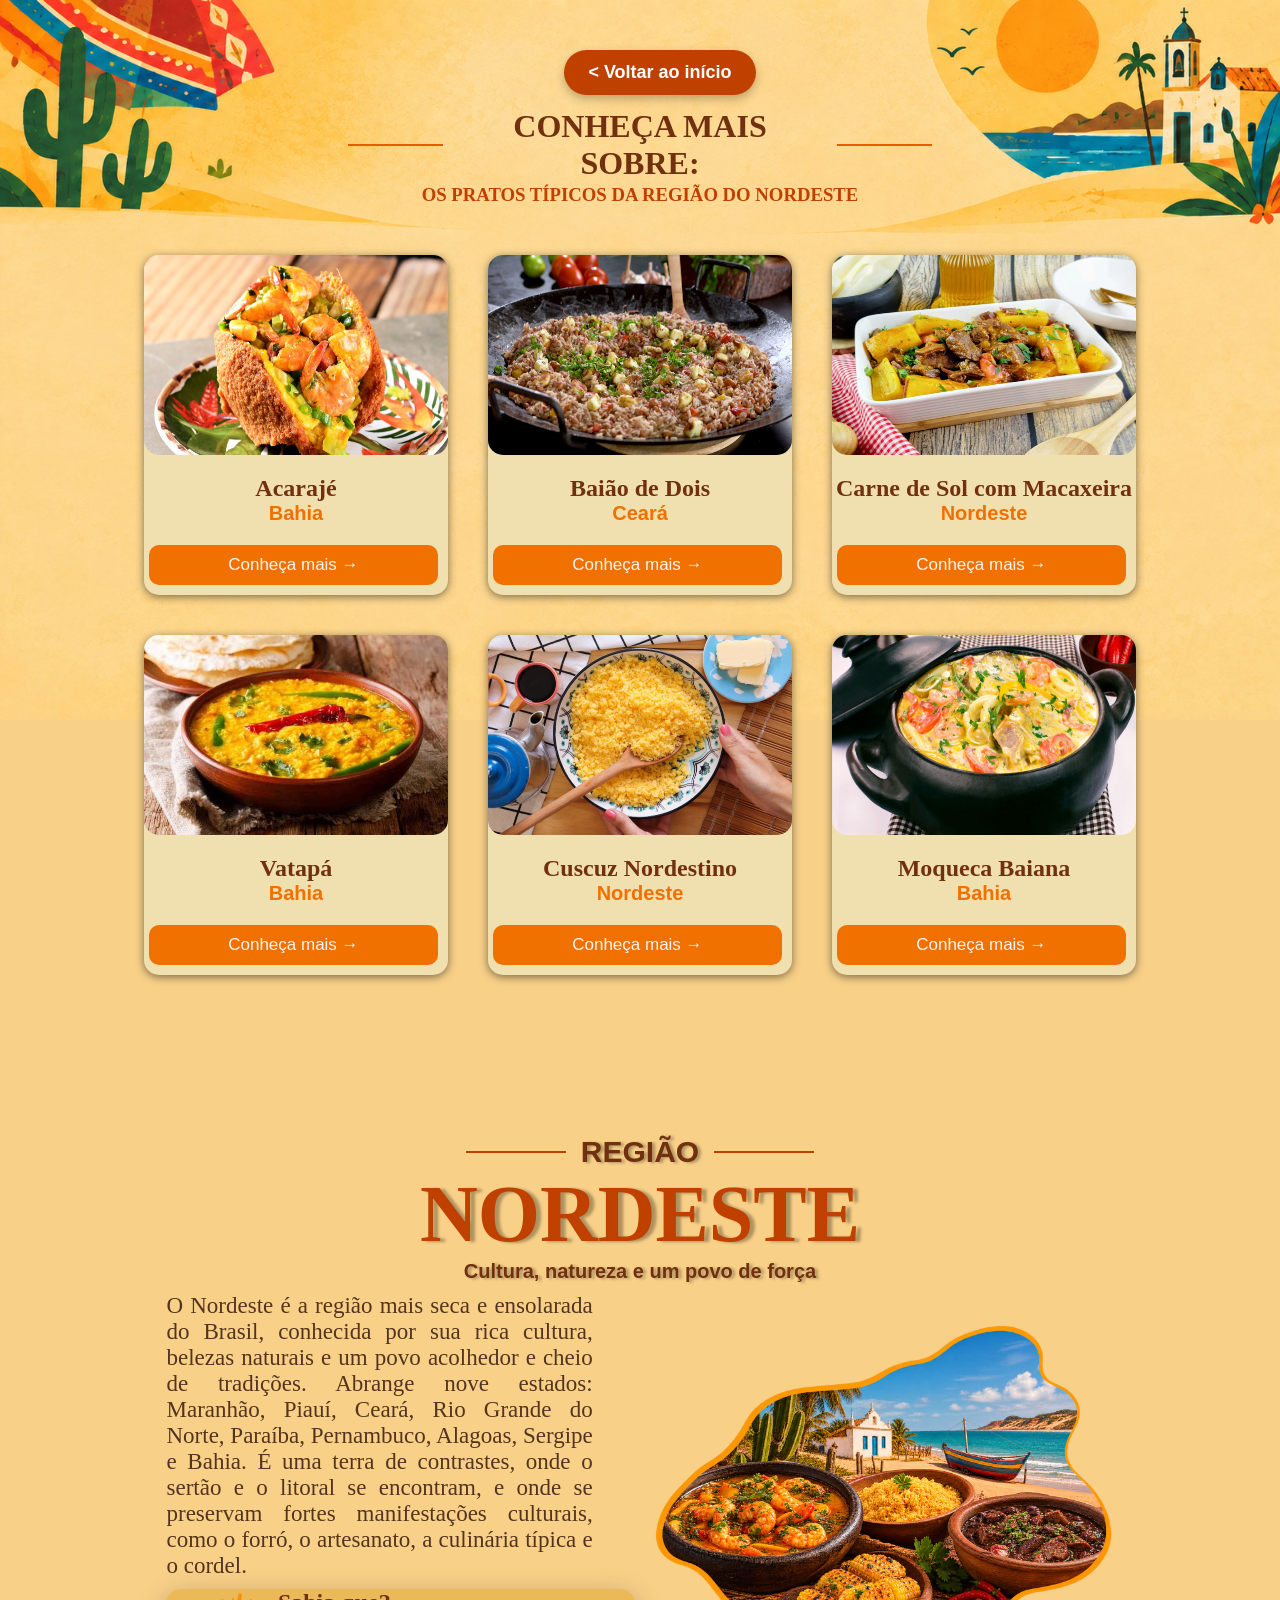
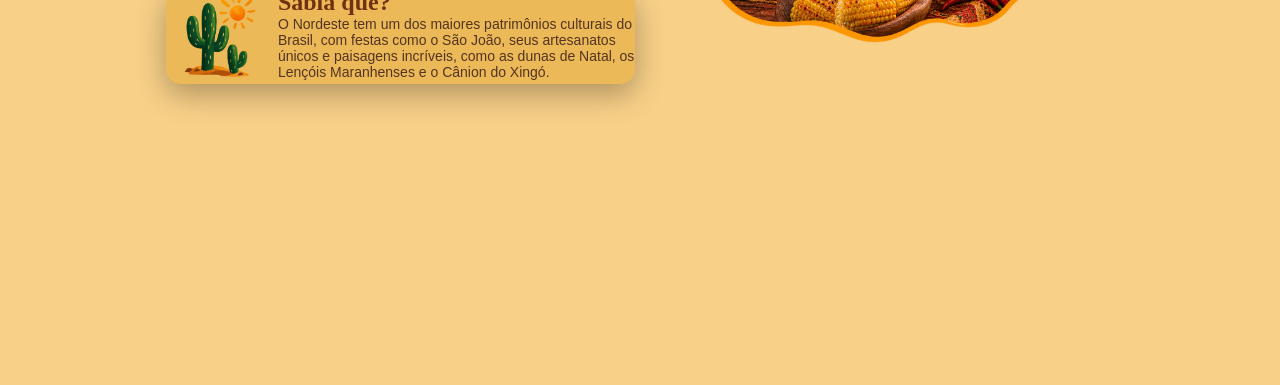
==== pratos_centro-oeste.html @ f0975b44 "feat: add Nordeste cuisine page with detailed dishes and cultural information" ====
<!DOCTYPE html>
<html lang="pt-br">

<head>
    <meta charset="UTF-8">
    <meta name="viewport" content="width=device-width, initial-scale=1.0">
    <title>Brasil em Sabores - Nordeste</title>

    <style>
        * {
            padding: 0;
            margin: 0;
            box-sizing: border-box;
        }

        :root {

            /* CORES PRINCIPAIS */
            --verde-brasil: #009C3B;
            --verde-escuro: #006B2D;
            --amarelo-brasil: #FFDF00;
            --azul-brasil: #002776;

            /* CORES DE DESTAQUE */
            --laranja: #E85D04;

            /* FUNDOS */
            --creme: #FFF3D6;
            --verde-claro: #c0e8ba;

            /* TEXTOS */
            --marrom-escuro: #533420;
            --branco: #FFFFFF;

            /* FONTES */
            --fonte-principal: "Playfair Display", serif;
            --fonte-texto: "Poppins", sans-serif;

        }

        a {
            text-decoration: none;
        }

        body {
            background-color: #F8D088;
        }

        .cardapio {
            width: 100%;
            min-height: 100vh;
            display: flex;
            justify-content: center;
            align-items: center;
            flex-direction: column;
            background-image: url(assets/fundo_nordeste.png);
            background-position: top center;
            background-repeat: no-repeat;
            background-size: contain;
        }

        .bt-voltar {
            width: auto;
            height: auto;
            padding-left: 40px;
            margin-top: 50px;
        }

        .voltar {
            display: inline-flex;
            align-items: center;
            gap: 8px;
            width: fit-content;
            height: auto;
            padding: 12px 24px;
            border: none;
            border-radius: 30px;
            font-size: 18px;
            font-family: var(--fonte-texto);
            font-weight: 600;
            color: var(--branco);
            background-color: #C04000;
            box-shadow: 0 4px 10px rgba(0, 0, 0, 0.25);
            transition: transform 0.3s ease, background-color 0.3s ease;
        }

        .voltar:hover {
            background-color: var(--laranja);
            transform: translateX(-4px);
        }

        .titulos {
            width: 80%;
            height: 150px;
            /* border: aqua solid 1px; */
            display: flex;
            justify-content: center;
            align-items: center;
            flex-direction: column;
        }

        .titulo {
            width: 60%;
            height: 100px;
            /* border: solid aqua 1px; */
            text-align: center;
            display: flex;
            align-items: center;
            justify-content: center;
            flex-direction: row;
            /* margin-bottom: 30px; */




        }

        .titulo2 {
            width: 60%;
            height: 50px;
            /* border: solid aqua 1px; */
            display: flex;
            justify-content: center;
            align-items: center;
            flex-direction: column;
            padding-bottom: 50px;
        }

        .titulo h1 {
            font-family: var(--fonte-principal);
            color: #713010;

        }

        .titulo2 h3 {
            font-family: var(--fonte-principal);
            color: #C04000;
        }

        .titulo span {
            width: 100px;
            height: 2px;
            background-color: var(--laranja);
            /* padding: 5px; */
            margin: 15px;
        }


        .card-container {
            width: 95%;
            min-height: 340px;
            display: flex;
            flex-direction: row;
            flex-wrap: wrap;
            align-items: center;
            justify-content: center;
            gap: 40px;
            margin-bottom: 10px;
            margin-top: 10px;
        }

        .cards {
            width: 25%;
            height: 340px;
            /* border: solid aqua 1px; */
            border-radius: 15px;
            background-color: #F0E0B0;
            box-shadow: 0 2px 8px rgba(0, 0, 0, 0.50);
            transition: transform 0.3s ease, box-shadow 0.3s ease;
        }

        .cards:hover {
            transform: translateY(-8px);
            box-shadow: 0 8px 20px rgba(0, 0, 0, 0.12);
            box-shadow: 0 6px 8px rgba(0, 0, 0, 0.50);
        }

        .cards figure {
            width: 100%;
            height: 200px;
            /* border: solid aqua 1px; */
            border-radius: 15px;
            overflow: hidden;
        }

        .cards figure img {
            width: 100%;
            height: 100%;

        }

        .cards h2 {
            font-family: var(--fonte-principal);
            color: #713010;
            padding-top: 20px;
            text-align: center;

        }

        .cards h3 {
            font-family: var(--fonte-texto);
            color: #F07000;
            font-size: 20px;
            text-align: center;
        }


        .cards button {
            margin-left: 5px;
            background-color: #F07000;
            width: 95%;
            border-radius: 10px;
            height: 40px;
            margin-top: 20px;
            border: none;
            color: whitesmoke;
            transition: transform 0.3s ease;
            cursor: pointer;
            font-family: var(--fonte-texto);
            font-size: 17px;



        }

        .cards button:hover {
            transform: scale(0.97);

        }

        .modal {
            display: none;
            position: fixed;
            top: 0;
            left: 0;

            width: 100%;
            height: 100%;

            background-color: rgba(0, 0, 0, 0.6);

            justify-content: center;
            align-items: center;

            z-index: 1000;
        }

        .modal-conteudo {
            background-color: rgb(240, 194, 108);

            width: 600px;
            max-width: 80%;

            padding: 40px;

            border-radius: 20px;

            position: relative;

            box-shadow: 0 10px 30px rgba(0, 0, 0, 0.3);
        }

        .modal-conteudo h2 {
            color: var(--marrom-escuro);
            font-family: var(--fonte-principal)
        }

        .modal-conteudo p {
            color: #713010;
            line-height: 1.6;
            font-family: var(--fonte-texto);
        }

        .fechar {
            position: absolute;

            top: 15px;
            right: 20px;

            border: none;
            background: none;

            font-size: 30px;

            cursor: pointer;

            color: #4B2E2B;
        }

        .sobre {
            width: 100%;
            min-height: 100vh;
            display: flex;
            flex-direction: column;
            align-items: center;
            margin-top: 100px;
        }

        .titulo-sobre {
            width: 40%;
            height: 5%;
            display: flex;
            justify-content: center;
            align-items: center;
            flex-direction: row;
            margin-top: 50px;
        }

        .titulo-sobre h3 {
            font-family: var(--fonte-texto);
            color: #713010;
            font-size: 30px;
            text-shadow: 3px 1px 3px rgba(0, 0, 0, 0.3);
        }

        .titulo-sobre span {
            width: 100px;
            height: 2px;
            background-color: #C04000;
            margin: 15px;
        }

        .titulo-sobre2 {
            width: 40%;
            height: 15%;
            display: flex;
            justify-content: center;
            align-items: center;
            flex-direction: column;
        }

        .titulo-sobre2 h1 {
            font-family: var(--fonte-principal);
            color: #C04000;
            font-size: 80px;
            text-shadow: 5px 1px 3px rgba(0, 0, 0, 0.3);
        }

        .titulo-sobre2 h4 {
            font-family: var(--fonte-texto);
            color: #713010;
            font-size: 20px;
            text-shadow: 3px 1px 3px rgba(0, 0, 0, 0.3);
        }

        .sobre-linha {
            display: flex;
            align-items: center;
            justify-content: center;
            gap: 40px;
            width: 90%;
            margin-top: 10px;
        }

        .sobre-conteudo-wrapper {
            display: flex;
            flex-direction: column;
            width: 37%;
        }

        .conteudo-sobre {
            width: 100%;
            margin-top: 0;
        }

        .conteudo-sobre p {
            font-size: 23px;
            font-family: var(--fonte-principal);
            color: var(--marrom-escuro);
            text-align: justify;
        }

        .box-sobre {
            width: 110%;
            height: 25%;
            margin-top: 10px;
            background-color: rgb(236, 185, 89);
            border-radius: 15px;
            display: flex;
            flex-wrap: nowrap;
            box-shadow: 0 10px 30px rgba(0, 0, 0, 0.3);
        }

        .box-sobre-ft {
            width: 79%;
            height: 100%;
        }

        .box-sobre-ft figure {
            width: 100%;
            height: 100%;
        }

        .box-sobre-ft figure img {
            width: 100%;
            height: 100%;
        }

        .box-sobre-texto h2 {
            font-family: var(--fonte-principal);
            color: #713010;
            /* padding-top: 10px; */
            padding-left: 10px;
        }

        .box-sobre-texto p {
            font-family: var(--fonte-texto);
            color: var(--marrom-escuro);
            font-size: 14px;
            padding-left: 10px;
        }

        .img-sobre {
            width: 40%;
            margin-left: 20px;
        }

        .img-sobre figure {
            width: 100%;
        }

        .img-sobre figure img {
            width: 100%;
            height: auto;
            display: block;
        }
    </style>
</head>

<body>

    <div class="cardapio">
        <div class="bt-voltar">
            <a href="index.html" class="voltar">
                < Voltar ao início </a>

        </div>
        <div class="titulos">


            <div class="titulo">
                <span></span>
                <h1>CONHEÇA MAIS SOBRE:</h1>
                <span></span>
            </div>
            <div class="titulo2">

                <h3>OS PRATOS TÍPICOS DA REGIÃO DO <span class="verde"></span> NORDESTE</h3>
            </div>
        </div>
        <div class="card-container">
            <div class="cards">
                <figure><img src="assets/acaraje.jpg" alt=""></figure>
                <h2>Acarajé</h2>
                <h3>Bahia</h3>
                <button onclick="abrirModal('modalTacaca1')">Conheça mais →</button>
            </div>
            <div class="modal" id="modalTacaca1">
                <div class="modal-conteudo">
                    <button class="fechar" onclick="fecharModal('modalTacaca1')">x</button>
                    <h2>Acarajé</h2>
                    <p>O acarajé é um bolinho feito de feijão-fradinho e frito no azeite de dendê. Sua história está ligada à África Ocidental e à população africana escravizada que trouxe seus conhecimentos culinários para o Brasil. Além de alimento, possui importância religiosa no candomblé. O Ofício das Baianas de Acarajé foi reconhecido pelo Iphan como Patrimônio Cultural do Brasil em 2005.</p>
                </div>
            </div>

            <div class="cards">
                <figure><img src="assets/Baião de Dois.jpg" alt=""></figure>
                <h2>Baião de Dois</h2>
                <h3>Ceará</h3>
                <button onclick="abrirModal('modalPato')">Conheça mais →</button>
            </div>
            <div class="modal" id="modalPato">
                <div class="modal-conteudo">
                    <button class="fechar" onclick="fecharModal('modalPato')">x</button>
                    <h2>Baião de Dois</h2>
                    <p>O baião de dois combina principalmente arroz e feijão, podendo levar carne-seca, queijo coalho e manteiga de garrafa. Tornou-se símbolo da cozinha sertaneja e representa uma alimentação baseada em ingredientes acessíveis e resistentes às condições do interior nordestino.</p>
                </div>
            </div>

            <div class="cards">
                <figure><img src="assets/Carne de Sol com Macaxeira.webp" alt=""></figure>
                <h2>Carne de Sol com Macaxeira</h2>
                <h3>Nordeste</h3>
                <button onclick="abrirModal('modalTacaca2')">Conheça mais →</button>
            </div>
            <div class="modal" id="modalTacaca2">
                <div class="modal-conteudo">
                    <button class="fechar" onclick="fecharModal('modalTacaca2')">x</button>
                    <h2>Carne de Sol com Macaxeira</h2>
                    <p>A carne de sol surgiu como uma forma tradicional de conservar a carne por meio do sal e da secagem. A técnica era especialmente importante em regiões onde a conservação da carne fresca era difícil. Servida com macaxeira, tornou-se um dos pratos mais conhecidos da culinária sertaneja.</p>
                </div>
            </div>

            <div class="cards">
                <figure><img src="assets/Vatapá.jpg" alt=""></figure>
                <h2>Vatapá</h2>
                <h3>Bahia</h3>
                <button onclick="abrirModal('modalTacaca3')">Conheça mais →</button>
            </div>
            <div class="modal" id="modalTacaca3">
                <div class="modal-conteudo">
                    <button class="fechar" onclick="fecharModal('modalTacaca3')">x</button>
                    <h2>Vatapá</h2>
                    <p>O vatapá é um creme preparado tradicionalmente com ingredientes como pão ou farinha, camarão, leite de coco, amendoim, castanha e azeite de dendê. Sua história está relacionada principalmente às influências africanas na culinária baiana, combinadas a ingredientes disponíveis no Brasil.
                    </p>
                </div>
            </div>

            <div class="cards">
                <figure><img src="assets/Cuscuz Nordestino.jpg" alt=""></figure>
                <h2>Cuscuz Nordestino</h2>
                <h3>Nordeste</h3>
                <button onclick="abrirModal('modalTacaca4')">Conheça mais →</button>
            </div>
            <div class="modal" id="modalTacaca4">
                <div class="modal-conteudo">
                    <button class="fechar" onclick="fecharModal('modalTacaca4')">x</button>
                    <h2>Cuscuz Nordestino</h2>
                    <p>Feito principalmente com milho, o cuscuz tornou-se um alimento fundamental em muitas partes do Nordeste. Sua preparação e consumo fazem parte da alimentação cotidiana e das tradições familiares. É um exemplo de como o milho ganhou diferentes formas de preparo dentro da culinária brasileira.</p>
                </div>
            </div>

            <div class="cards">
                <figure><img src="assets/Moqueca Baiana.jpg" alt=""></figure>
                <h2>Moqueca Baiana</h2>
                <h3>Bahia</h3>
                <button onclick="abrirModal('modalTacaca5')">Conheça mais →</button>
            </div>
            <div class="modal" id="modalTacaca5">
                <div class="modal-conteudo">
                    <button class="fechar" onclick="fecharModal('modalTacaca5')">x</button>
                    <h2>Moqueca Baiana</h2>
                    <p>A moqueca baiana combina peixes ou frutos do mar, leite de coco, azeite de dendê e temperos. Sua formação resulta do encontro de diferentes tradições culinárias, principalmente indígenas, africanas e portuguesas. É uma das preparações mais representativas da cozinha do litoral baiano.</p>
                </div>
            </div>
        </div>
    </div>

    <div class="sobre">
        <div class="titulo-sobre">
            <span></span>
            <h3>REGIÃO</h3>
            <span></span>
        </div>
        <div class="titulo-sobre2">
            <h1>NORDESTE</h1>
            <h4>Cultura, natureza e um povo de força</h4>
        </div>

        <div class="sobre-linha">
            <div class="sobre-conteudo-wrapper">
                <div class="conteudo-sobre">
                    <p>
                        O Nordeste é a região mais seca e ensolarada do Brasil, conhecida por sua rica cultura, belezas naturais e um povo acolhedor e cheio de tradições. Abrange nove estados: Maranhão, Piauí, Ceará, Rio Grande do Norte, Paraíba, Pernambuco, Alagoas, Sergipe e Bahia. É uma terra de contrastes, onde o sertão e o litoral se encontram, e onde se preservam fortes manifestações culturais, como o forró, o artesanato, a culinária típica e o cordel.

                    </p>
                </div>

                <div class="box-sobre">
                    <div class="box-sobre-ft">
                        <figure>
                            <img src="assets/img-box-sobre-nordeste.png" alt="">
                        </figure>
                    </div>
                    <div class="box-sobre-texto">
                        <h2>Sabia que?</h2>
                        <p>O Nordeste tem um dos maiores patrimônios culturais do Brasil, com festas como o São João, seus artesanatos únicos e paisagens incríveis, como as dunas de Natal, os Lençóis Maranhenses e o Cânion do Xingó.</p>
                    </div>
                </div>
            </div>

            <div class="img-sobre">
                <figure>
                    <img src="assets/img-sobre-nordeste.png" alt="">
                </figure>
            </div>
        </div>
    </div>


    </div>

    <footer>

    </footer>

    <script src="script.js"></script>
</body>

</html>
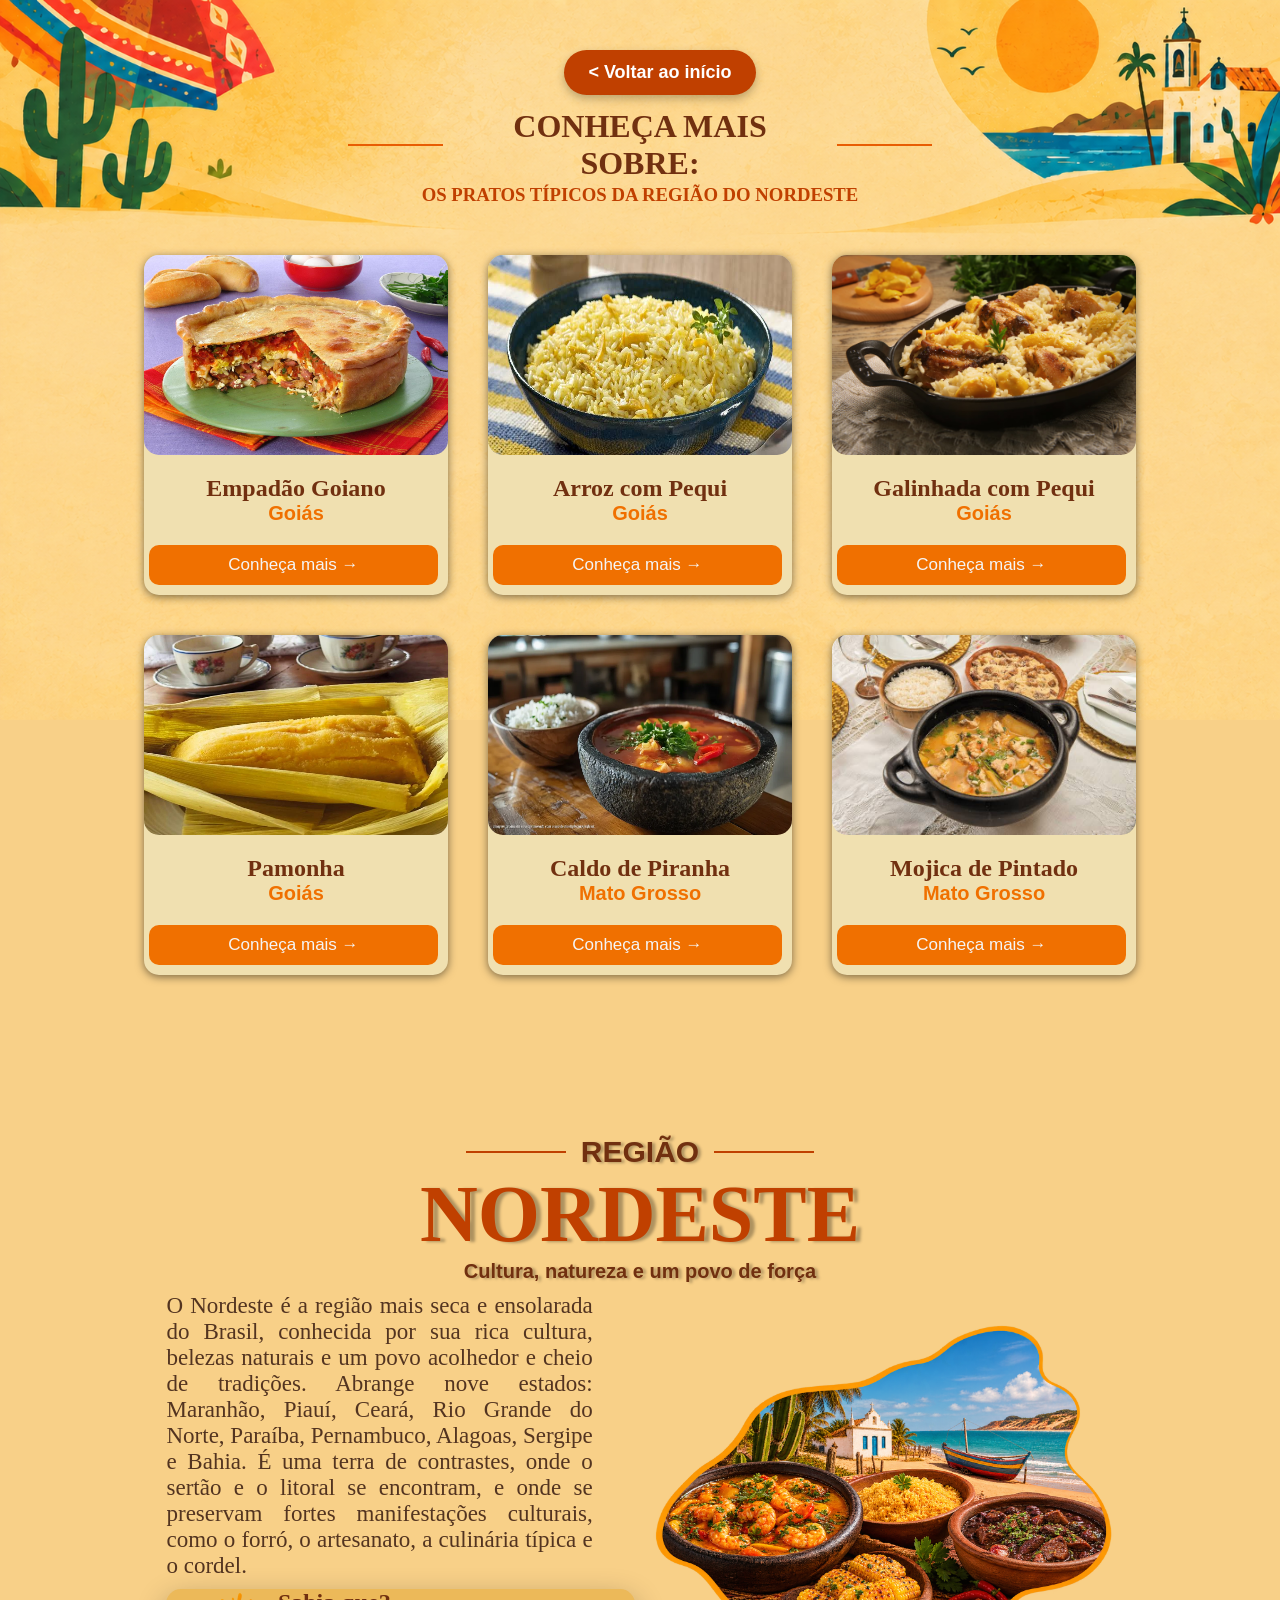
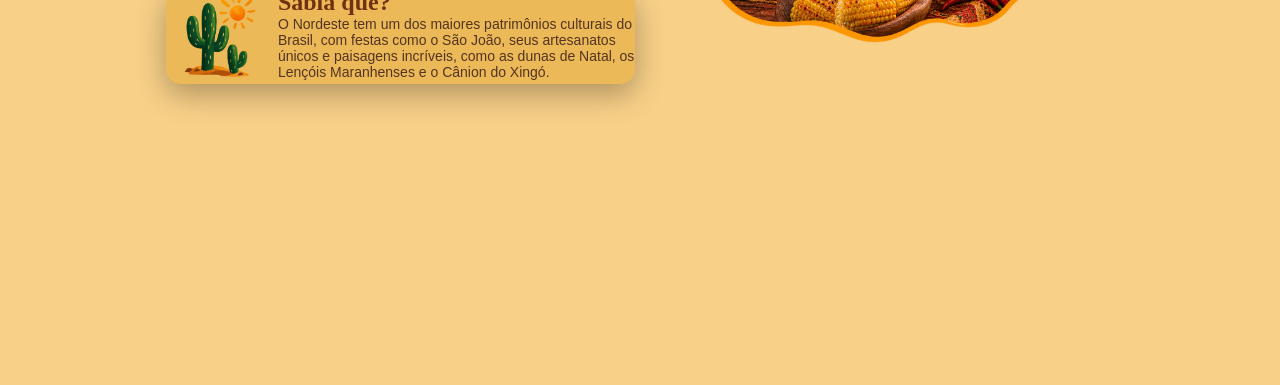
==== commit 164fd65d: "Refactor code structure for improved readability and maintainability" ====
--- a/pratos_centro-oeste.html
+++ b/pratos_centro-oeste.html
@@ -450,87 +450,87 @@
         </div>
         <div class="card-container">
             <div class="cards">
-                <figure><img src="assets/acaraje.jpg" alt=""></figure>
-                <h2>Acarajé</h2>
-                <h3>Bahia</h3>
+                <figure><img src="assets/Empadão Goiano.jpg" alt=""></figure>
+                <h2>Empadão Goiano</h2>
+                <h3>Goiás</h3>
                 <button onclick="abrirModal('modalTacaca1')">Conheça mais →</button>
             </div>
             <div class="modal" id="modalTacaca1">
                 <div class="modal-conteudo">
                     <button class="fechar" onclick="fecharModal('modalTacaca1')">x</button>
-                    <h2>Acarajé</h2>
-                    <p>O acarajé é um bolinho feito de feijão-fradinho e frito no azeite de dendê. Sua história está ligada à África Ocidental e à população africana escravizada que trouxe seus conhecimentos culinários para o Brasil. Além de alimento, possui importância religiosa no candomblé. O Ofício das Baianas de Acarajé foi reconhecido pelo Iphan como Patrimônio Cultural do Brasil em 2005.</p>
+                    <h2>Empadão Goiano</h2>
+                    <p>O empadão goiano é uma grande torta recheada com ingredientes como frango, linguiça, queijo, azeitona e guariroba. Tornou-se um dos símbolos da culinária goiana e possui forte presença nas cidades históricas do estado.</p>
                 </div>
             </div>
 
             <div class="cards">
-                <figure><img src="assets/Baião de Dois.jpg" alt=""></figure>
-                <h2>Baião de Dois</h2>
-                <h3>Ceará</h3>
+                <figure><img src="assets/Arroz com Pequi.jpg" alt=""></figure>
+                <h2>Arroz com Pequi</h2>
+                <h3>Goiás</h3>
                 <button onclick="abrirModal('modalPato')">Conheça mais →</button>
             </div>
             <div class="modal" id="modalPato">
                 <div class="modal-conteudo">
                     <button class="fechar" onclick="fecharModal('modalPato')">x</button>
-                    <h2>Baião de Dois</h2>
-                    <p>O baião de dois combina principalmente arroz e feijão, podendo levar carne-seca, queijo coalho e manteiga de garrafa. Tornou-se símbolo da cozinha sertaneja e representa uma alimentação baseada em ingredientes acessíveis e resistentes às condições do interior nordestino.</p>
+                    <h2>Arroz com Pequi</h2>
+                    <p>O pequi é um fruto característico do Cerrado e possui grande importância cultural para Goiás. Seu sabor marcante tornou o arroz com pequi uma das preparações mais conhecidas do estado. O prato representa a relação entre a culinária goiana e os produtos encontrados no bioma.</p>
                 </div>
             </div>
 
             <div class="cards">
-                <figure><img src="assets/Carne de Sol com Macaxeira.webp" alt=""></figure>
-                <h2>Carne de Sol com Macaxeira</h2>
-                <h3>Nordeste</h3>
+                <figure><img src="assets/Galinhada com Pequi.avif" alt=""></figure>
+                <h2>Galinhada com Pequi</h2>
+                <h3>Goiás</h3>
                 <button onclick="abrirModal('modalTacaca2')">Conheça mais →</button>
             </div>
             <div class="modal" id="modalTacaca2">
                 <div class="modal-conteudo">
                     <button class="fechar" onclick="fecharModal('modalTacaca2')">x</button>
-                    <h2>Carne de Sol com Macaxeira</h2>
-                    <p>A carne de sol surgiu como uma forma tradicional de conservar a carne por meio do sal e da secagem. A técnica era especialmente importante em regiões onde a conservação da carne fresca era difícil. Servida com macaxeira, tornou-se um dos pratos mais conhecidos da culinária sertaneja.</p>
+                    <h2>Galinhada com Pequi</h2>
+                    <p>A galinhada já é uma preparação tradicional baseada em arroz e frango. Em Goiás, o prato ganhou uma identidade própria com a adição do pequi. Essa combinação tornou-se uma representação da culinária rural e dos ingredientes do Cerrado.</p>
                 </div>
             </div>
 
             <div class="cards">
-                <figure><img src="assets/Vatapá.jpg" alt=""></figure>
-                <h2>Vatapá</h2>
-                <h3>Bahia</h3>
+                <figure><img src="assets/Pamonha.jpg" alt=""></figure>
+                <h2>Pamonha</h2>
+                <h3>Goiás</h3>
                 <button onclick="abrirModal('modalTacaca3')">Conheça mais →</button>
             </div>
             <div class="modal" id="modalTacaca3">
                 <div class="modal-conteudo">
                     <button class="fechar" onclick="fecharModal('modalTacaca3')">x</button>
-                    <h2>Vatapá</h2>
-                    <p>O vatapá é um creme preparado tradicionalmente com ingredientes como pão ou farinha, camarão, leite de coco, amendoim, castanha e azeite de dendê. Sua história está relacionada principalmente às influências africanas na culinária baiana, combinadas a ingredientes disponíveis no Brasil.
+                    <h2>Pamonha</h2>
+                    <p>A pamonha é feita principalmente com milho verde, preparado e cozido geralmente dentro da própria palha. Sua origem está relacionada a conhecimentos indígenas, e a receita ganhou grande importância na cultura rural de Goiás. O próprio nome é associado ao tupi pamunã.
                     </p>
                 </div>
             </div>
 
             <div class="cards">
-                <figure><img src="assets/Cuscuz Nordestino.jpg" alt=""></figure>
-                <h2>Cuscuz Nordestino</h2>
-                <h3>Nordeste</h3>
+                <figure><img src="assets/Caldo de Piranha.webp" alt=""></figure>
+                <h2>Caldo de Piranha</h2>
+                <h3>Mato Grosso</h3>
                 <button onclick="abrirModal('modalTacaca4')">Conheça mais →</button>
             </div>
             <div class="modal" id="modalTacaca4">
                 <div class="modal-conteudo">
                     <button class="fechar" onclick="fecharModal('modalTacaca4')">x</button>
-                    <h2>Cuscuz Nordestino</h2>
-                    <p>Feito principalmente com milho, o cuscuz tornou-se um alimento fundamental em muitas partes do Nordeste. Sua preparação e consumo fazem parte da alimentação cotidiana e das tradições familiares. É um exemplo de como o milho ganhou diferentes formas de preparo dentro da culinária brasileira.</p>
+                    <h2>Caldo de Piranha</h2>
+                    <p>Preparado com piranha e outros temperos, o caldo está ligado à forte presença dos rios e do Pantanal na alimentação regional. O consumo de peixes de água doce é uma característica marcante da culinária do Centro-Oeste.</p>
                 </div>
             </div>
 
             <div class="cards">
-                <figure><img src="assets/Moqueca Baiana.jpg" alt=""></figure>
-                <h2>Moqueca Baiana</h2>
-                <h3>Bahia</h3>
+                <figure><img src="assets/Mojica de Pintado.jpg" alt=""></figure>
+                <h2>Mojica de Pintado</h2>
+                <h3>Mato Grosso</h3>
                 <button onclick="abrirModal('modalTacaca5')">Conheça mais →</button>
             </div>
             <div class="modal" id="modalTacaca5">
                 <div class="modal-conteudo">
                     <button class="fechar" onclick="fecharModal('modalTacaca5')">x</button>
-                    <h2>Moqueca Baiana</h2>
-                    <p>A moqueca baiana combina peixes ou frutos do mar, leite de coco, azeite de dendê e temperos. Sua formação resulta do encontro de diferentes tradições culinárias, principalmente indígenas, africanas e portuguesas. É uma das preparações mais representativas da cozinha do litoral baiano.</p>
+                    <h2>Mojica de Pintado</h2>
+                    <p>A mojica é um ensopado preparado com pintado, mandioca e temperos. O prato representa bem a relação entre os peixes dos rios e a mandioca, dois elementos muito importantes na alimentação tradicional do Centro-Oeste.</p>
                 </div>
             </div>
         </div>
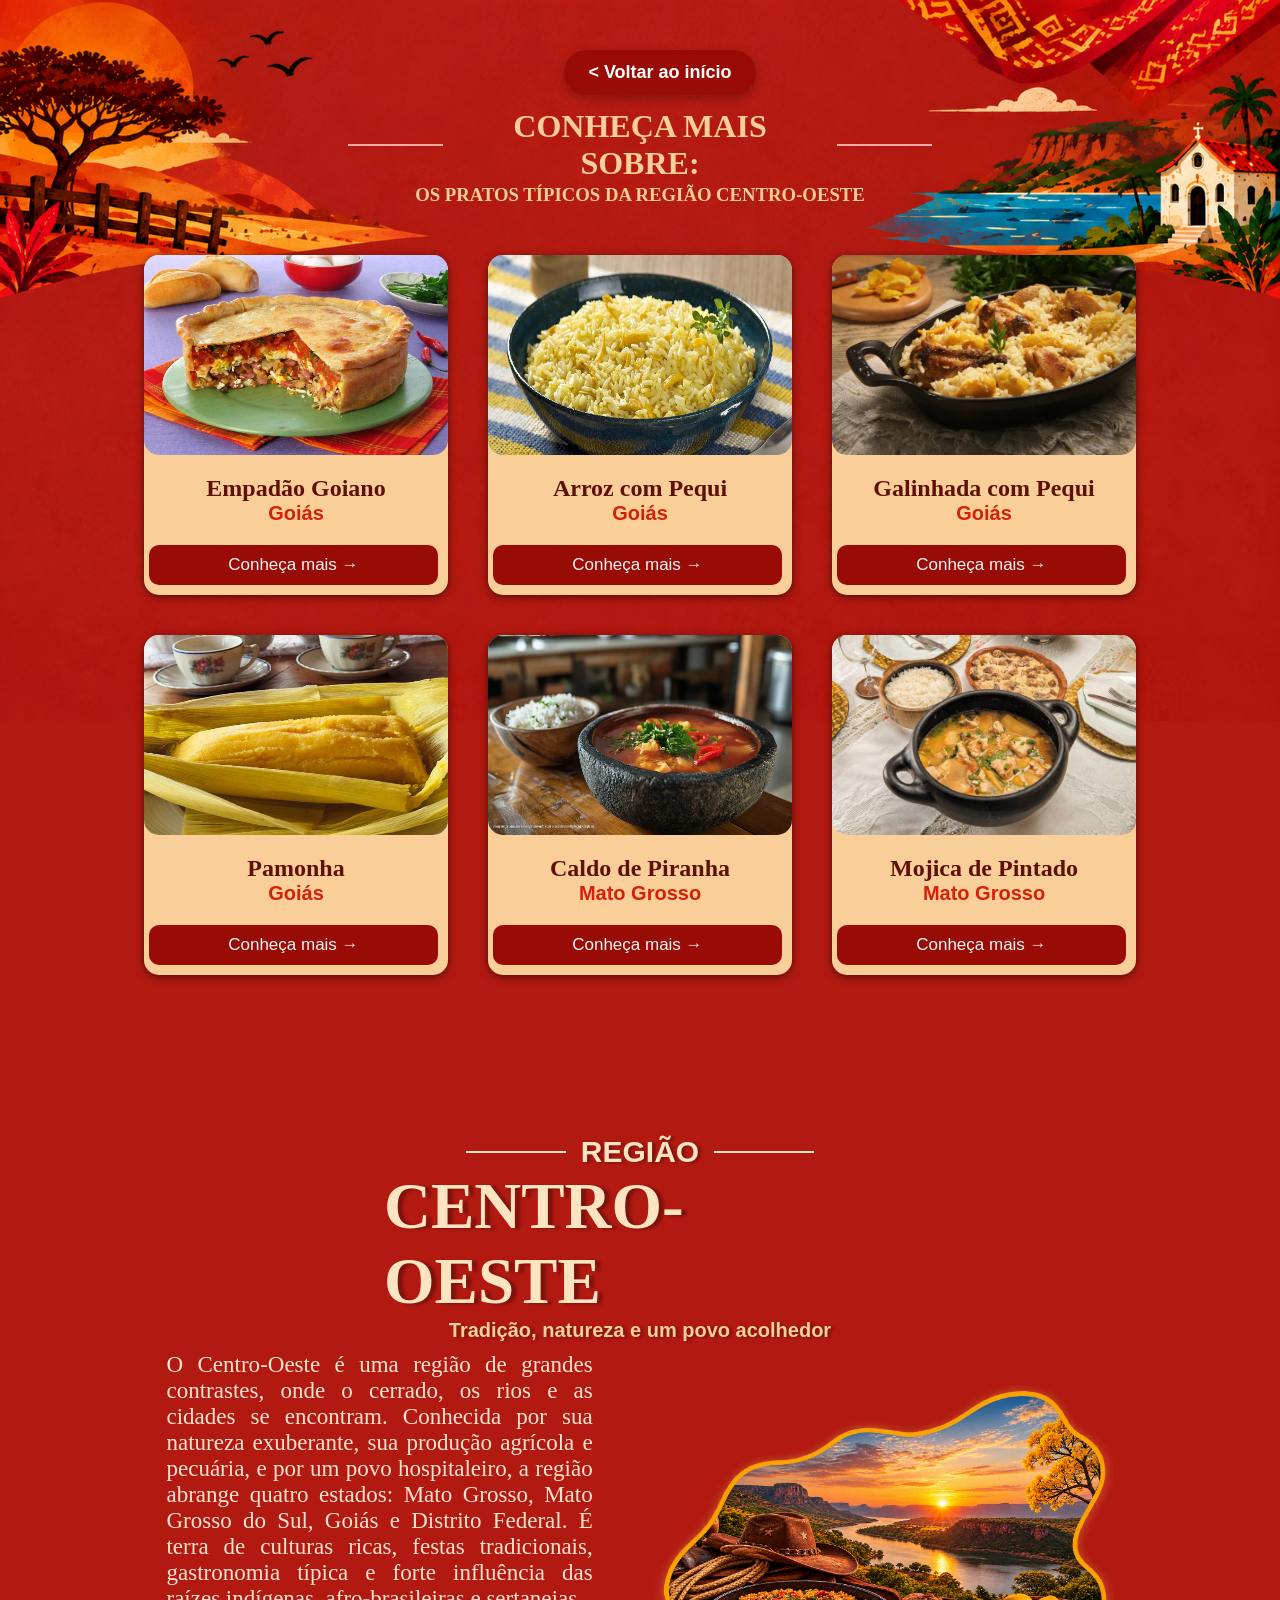
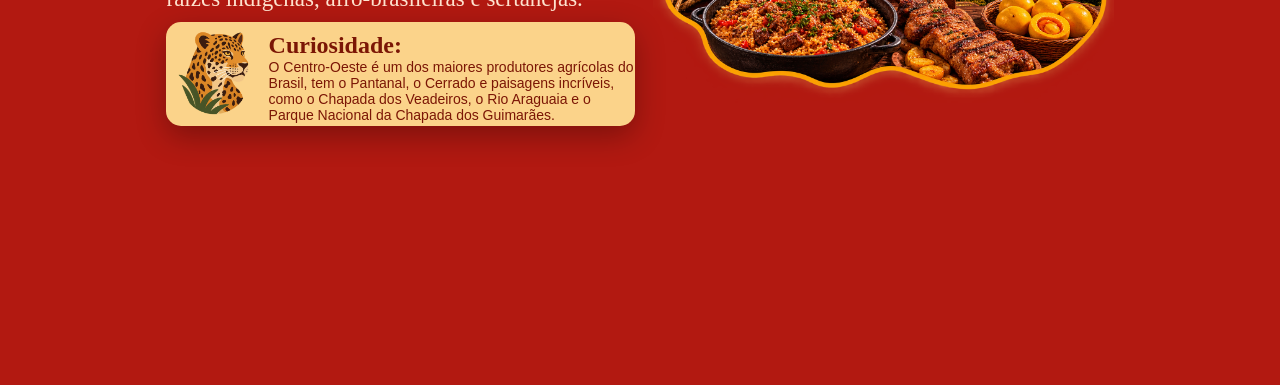
==== commit 580d8806: "Add new asset images for regional backgrounds and info box - Added fundo_centro-oeste.png for the Ce" ====
--- a/pratos_centro-oeste.html
+++ b/pratos_centro-oeste.html
@@ -4,7 +4,7 @@
 <head>
     <meta charset="UTF-8">
     <meta name="viewport" content="width=device-width, initial-scale=1.0">
-    <title>Brasil em Sabores - Nordeste</title>
+    <title>Brasil em Sabores - Centro-Oeste</title>
 
     <style>
         * {
@@ -43,7 +43,7 @@
         }
 
         body {
-            background-color: #F8D088;
+            background-color: #B21911;
         }
 
         .cardapio {
@@ -53,7 +53,7 @@
             justify-content: center;
             align-items: center;
             flex-direction: column;
-            background-image: url(assets/fundo_nordeste.png);
+            background-image: url(assets/fundo_centro-oeste.png);
             background-position: top center;
             background-repeat: no-repeat;
             background-size: contain;
@@ -79,13 +79,13 @@
             font-family: var(--fonte-texto);
             font-weight: 600;
             color: var(--branco);
-            background-color: #C04000;
+            background-color: #990B05;
             box-shadow: 0 4px 10px rgba(0, 0, 0, 0.25);
             transition: transform 0.3s ease, background-color 0.3s ease;
         }
 
         .voltar:hover {
-            background-color: var(--laranja);
+            background-color: red;
             transform: translateX(-4px);
         }
 
@@ -128,19 +128,19 @@
 
         .titulo h1 {
             font-family: var(--fonte-principal);
-            color: #713010;
+            color: #FACE98;
 
         }
 
         .titulo2 h3 {
             font-family: var(--fonte-principal);
-            color: #C04000;
+            color: #FACE98;
         }
 
         .titulo span {
             width: 100px;
             height: 2px;
-            background-color: var(--laranja);
+            background-color: #f1aba2;
             /* padding: 5px; */
             margin: 15px;
         }
@@ -164,7 +164,7 @@
             height: 340px;
             /* border: solid aqua 1px; */
             border-radius: 15px;
-            background-color: #F0E0B0;
+            background-color: #FACE98;
             box-shadow: 0 2px 8px rgba(0, 0, 0, 0.50);
             transition: transform 0.3s ease, box-shadow 0.3s ease;
         }
@@ -191,7 +191,7 @@
 
         .cards h2 {
             font-family: var(--fonte-principal);
-            color: #713010;
+            color: #5F1005;
             padding-top: 20px;
             text-align: center;
 
@@ -199,7 +199,7 @@
 
         .cards h3 {
             font-family: var(--fonte-texto);
-            color: #F07000;
+            color: #D52109;
             font-size: 20px;
             text-align: center;
         }
@@ -207,7 +207,7 @@
 
         .cards button {
             margin-left: 5px;
-            background-color: #F07000;
+            background-color: #990B05;
             width: 95%;
             border-radius: 10px;
             height: 40px;
@@ -246,7 +246,7 @@
         }
 
         .modal-conteudo {
-            background-color: rgb(240, 194, 108);
+            background-color: rgb(226, 64, 35);
 
             width: 600px;
             max-width: 80%;
@@ -261,12 +261,12 @@
         }
 
         .modal-conteudo h2 {
-            color: var(--marrom-escuro);
+            color: rgb(255, 208, 194);
             font-family: var(--fonte-principal)
         }
 
         .modal-conteudo p {
-            color: #713010;
+            color: #ffbd9c;
             line-height: 1.6;
             font-family: var(--fonte-texto);
         }
@@ -308,7 +308,7 @@
 
         .titulo-sobre h3 {
             font-family: var(--fonte-texto);
-            color: #713010;
+            color: #FBE4BF;
             font-size: 30px;
             text-shadow: 3px 1px 3px rgba(0, 0, 0, 0.3);
         }
@@ -316,7 +316,7 @@
         .titulo-sobre span {
             width: 100px;
             height: 2px;
-            background-color: #C04000;
+            background-color: #FBE4BF;
             margin: 15px;
         }
 
@@ -331,14 +331,14 @@
 
         .titulo-sobre2 h1 {
             font-family: var(--fonte-principal);
-            color: #C04000;
-            font-size: 80px;
+            color: #FBE4BF;
+            font-size: 65px;
             text-shadow: 5px 1px 3px rgba(0, 0, 0, 0.3);
         }
 
         .titulo-sobre2 h4 {
             font-family: var(--fonte-texto);
-            color: #713010;
+            color: #F6CF99;
             font-size: 20px;
             text-shadow: 3px 1px 3px rgba(0, 0, 0, 0.3);
         }
@@ -366,7 +366,7 @@
         .conteudo-sobre p {
             font-size: 23px;
             font-family: var(--fonte-principal);
-            color: var(--marrom-escuro);
+            color: #FFE3CF;
             text-align: justify;
         }
 
@@ -374,7 +374,7 @@
             width: 110%;
             height: 25%;
             margin-top: 10px;
-            background-color: rgb(236, 185, 89);
+            background-color: #FBD38A;
             border-radius: 15px;
             display: flex;
             flex-wrap: nowrap;
@@ -398,16 +398,16 @@
 
         .box-sobre-texto h2 {
             font-family: var(--fonte-principal);
-            color: #713010;
-            /* padding-top: 10px; */
-            padding-left: 10px;
+            color: #7B1605;
+            padding-top: 10px;
+            /* padding-left: 10px; */
         }
 
         .box-sobre-texto p {
             font-family: var(--fonte-texto);
-            color: var(--marrom-escuro);
+            color: #7B1605;
             font-size: 14px;
-            padding-left: 10px;
+            /* padding-left: 10px; */
         }
 
         .img-sobre {
@@ -445,7 +445,7 @@
             </div>
             <div class="titulo2">
 
-                <h3>OS PRATOS TÍPICOS DA REGIÃO DO <span class="verde"></span> NORDESTE</h3>
+                <h3>OS PRATOS TÍPICOS DA REGIÃO CENTRO-OESTE</h3>
             </div>
         </div>
         <div class="card-container">
@@ -543,15 +543,16 @@
             <span></span>
         </div>
         <div class="titulo-sobre2">
-            <h1>NORDESTE</h1>
-            <h4>Cultura, natureza e um povo de força</h4>
+            <h1>CENTRO-OESTE</h1>
+            <h4>Tradição, natureza e um povo acolhedor
+</h4>
         </div>
 
         <div class="sobre-linha">
             <div class="sobre-conteudo-wrapper">
                 <div class="conteudo-sobre">
                     <p>
-                        O Nordeste é a região mais seca e ensolarada do Brasil, conhecida por sua rica cultura, belezas naturais e um povo acolhedor e cheio de tradições. Abrange nove estados: Maranhão, Piauí, Ceará, Rio Grande do Norte, Paraíba, Pernambuco, Alagoas, Sergipe e Bahia. É uma terra de contrastes, onde o sertão e o litoral se encontram, e onde se preservam fortes manifestações culturais, como o forró, o artesanato, a culinária típica e o cordel.
+                        O Centro-Oeste é uma região de grandes contrastes, onde o cerrado, os rios e as cidades se encontram. Conhecida por sua natureza exuberante, sua produção agrícola e pecuária, e por um povo hospitaleiro, a região abrange quatro estados: Mato Grosso, Mato Grosso do Sul, Goiás e Distrito Federal. É terra de culturas ricas, festas tradicionais, gastronomia típica e forte influência das raízes indígenas, afro-brasileiras e sertanejas.
 
                     </p>
                 </div>
@@ -559,19 +560,19 @@
                 <div class="box-sobre">
                     <div class="box-sobre-ft">
                         <figure>
-                            <img src="assets/img-box-sobre-nordeste.png" alt="">
+                            <img src="assets/box-sobre-centro-oeste.png" alt="">
                         </figure>
                     </div>
                     <div class="box-sobre-texto">
-                        <h2>Sabia que?</h2>
-                        <p>O Nordeste tem um dos maiores patrimônios culturais do Brasil, com festas como o São João, seus artesanatos únicos e paisagens incríveis, como as dunas de Natal, os Lençóis Maranhenses e o Cânion do Xingó.</p>
+                        <h2>Curiosidade:</h2>
+                        <p>O Centro-Oeste é um dos maiores produtores agrícolas do Brasil, tem o Pantanal, o Cerrado e paisagens incríveis, como o Chapada dos Veadeiros, o Rio Araguaia e o Parque Nacional da Chapada dos Guimarães.</p>
                     </div>
                 </div>
             </div>
 
             <div class="img-sobre">
                 <figure>
-                    <img src="assets/img-sobre-nordeste.png" alt="">
+                    <img src="assets/img-box-sobre-centro.png" alt="">
                 </figure>
             </div>
         </div>
